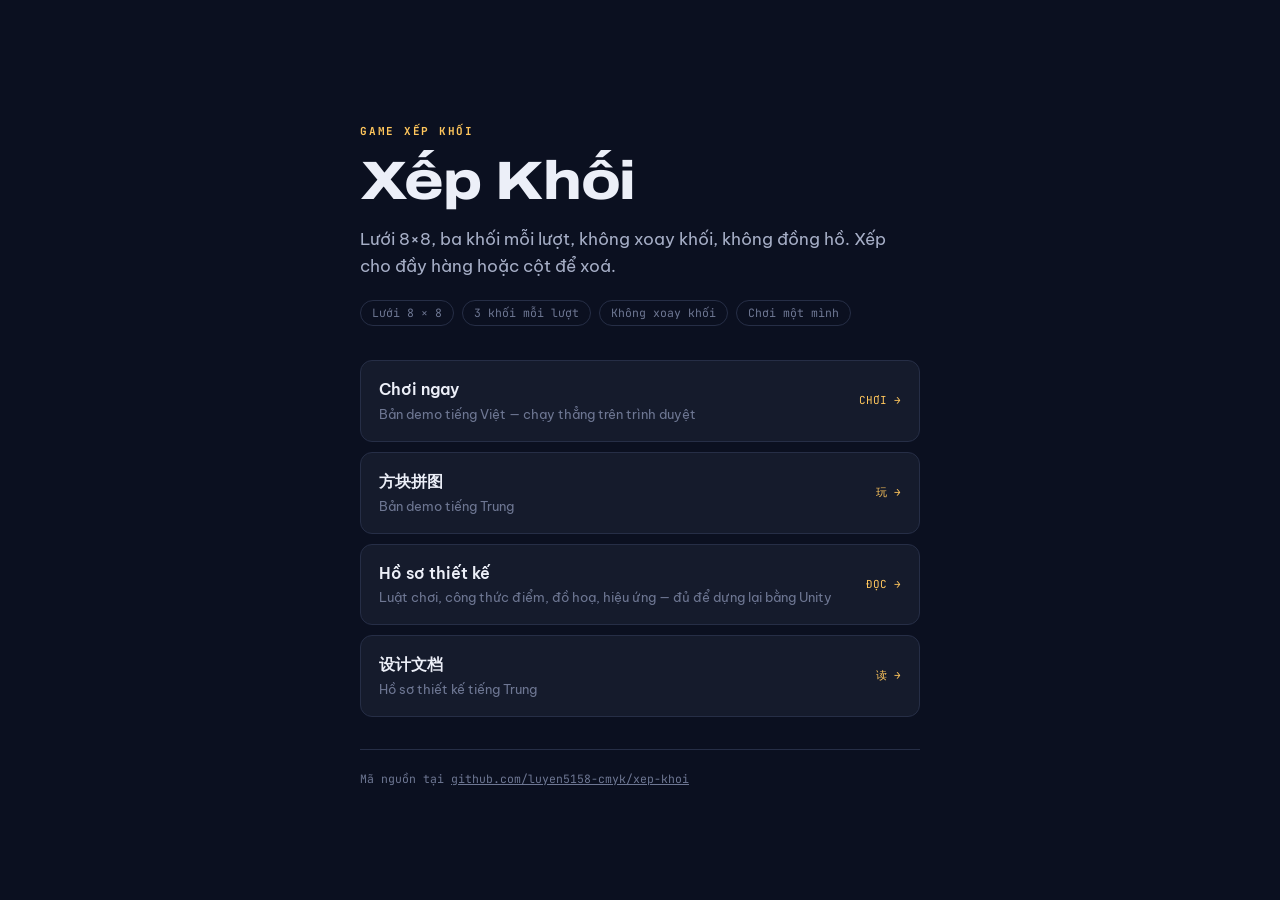
==== index.html @ 9cc1ea2b "Thêm trang mục lục cho GitHub Pages Link tới hai bản demo và hai hồ sơ thiết kế, để URL gốc không bá" ====
<!DOCTYPE html>
<html lang="vi">
<head>
<meta charset="utf-8">
<meta name="viewport" content="width=device-width, initial-scale=1">
<title>Xếp Khối</title>
<link rel="stylesheet" href="https://fonts.googleapis.com/css2?family=Archivo:wdth,wght@100..125,500..900&family=Be+Vietnam+Pro:wght@400;500;600&family=JetBrains+Mono:wght@400;700&display=swap">
<style>
:root{
  --paper:#0B1020; --surface:#151B2C; --line:#262E46; --line2:#333D59;
  --ink:#ECEFF8; --ink2:#A6AEC6; --ink3:#6E7793; --accent:#FFC65C;
}
*{box-sizing:border-box}
body{
  margin:0; min-height:100vh; background:var(--paper); color:var(--ink);
  font-family:"Be Vietnam Pro",system-ui,sans-serif; line-height:1.6;
  display:flex; align-items:center; justify-content:center; padding:32px 20px;
}
.wrap{width:100%; max-width:560px}
.eyebrow{
  font-family:"JetBrains Mono",monospace; font-size:11px; font-weight:700;
  letter-spacing:.16em; text-transform:uppercase; color:var(--accent);
}
h1{
  font-family:"Archivo",system-ui,sans-serif; font-variation-settings:"wdth" 118,"wght" 800;
  font-size:clamp(34px,8vw,54px); line-height:1.02; letter-spacing:-.02em; margin:14px 0 0;
}
.lede{color:var(--ink2); font-size:17px; margin:16px 0 0}
.meta{
  display:flex; flex-wrap:wrap; gap:8px; margin-top:20px;
  font-family:"JetBrains Mono",monospace; font-size:11.5px; color:var(--ink3);
}
.meta span{border:1px solid var(--line); border-radius:100px; padding:3px 11px}
.links{display:flex; flex-direction:column; gap:10px; margin-top:34px}
a.card{
  display:flex; align-items:center; justify-content:space-between; gap:16px;
  background:var(--surface); border:1px solid var(--line); border-radius:12px;
  padding:16px 18px; text-decoration:none; color:inherit; transition:border-color .15s, transform .15s;
}
a.card:hover{border-color:var(--line2); transform:translateY(-1px)}
a.card b{font-weight:600; font-size:15.5px; display:block}
a.card i{
  font-style:normal; color:var(--ink3); font-size:13px; display:block; margin-top:2px;
}
a.card .go{font-family:"JetBrains Mono",monospace; font-size:11px; color:var(--accent); white-space:nowrap}
footer{
  margin-top:32px; padding-top:20px; border-top:1px solid var(--line);
  font-family:"JetBrains Mono",monospace; font-size:11.5px; color:var(--ink3);
}
footer a{color:var(--ink3)}
</style>
</head>
<body>
<div class="wrap">
  <p class="eyebrow">Game xếp khối</p>
  <h1>Xếp Khối</h1>
  <p class="lede">Lưới 8×8, ba khối mỗi lượt, không xoay khối, không đồng hồ. Xếp cho đầy hàng hoặc cột để xoá.</p>
  <div class="meta">
    <span>Lưới 8 × 8</span><span>3 khối mỗi lượt</span><span>Không xoay khối</span><span>Chơi một mình</span>
  </div>

  <div class="links">
    <a class="card" href="block-puzzle.html">
      <span><b>Chơi ngay</b><i>Bản demo tiếng Việt — chạy thẳng trên trình duyệt</i></span>
      <span class="go">CHƠI →</span>
    </a>
    <a class="card" href="block-puzzle-zh.html">
      <span><b>方块拼图</b><i>Bản demo tiếng Trung</i></span>
      <span class="go">玩 →</span>
    </a>
    <a class="card" href="ho-so-thiet-ke.html">
      <span><b>Hồ sơ thiết kế</b><i>Luật chơi, công thức điểm, đồ hoạ, hiệu ứng — đủ để dựng lại bằng Unity</i></span>
      <span class="go">ĐỌC →</span>
    </a>
    <a class="card" href="ho-so-thiet-ke-zh.html">
      <span><b>设计文档</b><i>Hồ sơ thiết kế tiếng Trung</i></span>
      <span class="go">读 →</span>
    </a>
  </div>

  <footer>Mã nguồn tại <a href="https://github.com/luyen5158-cmyk/xep-khoi">github.com/luyen5158-cmyk/xep-khoi</a></footer>
</div>
</body>
</html>
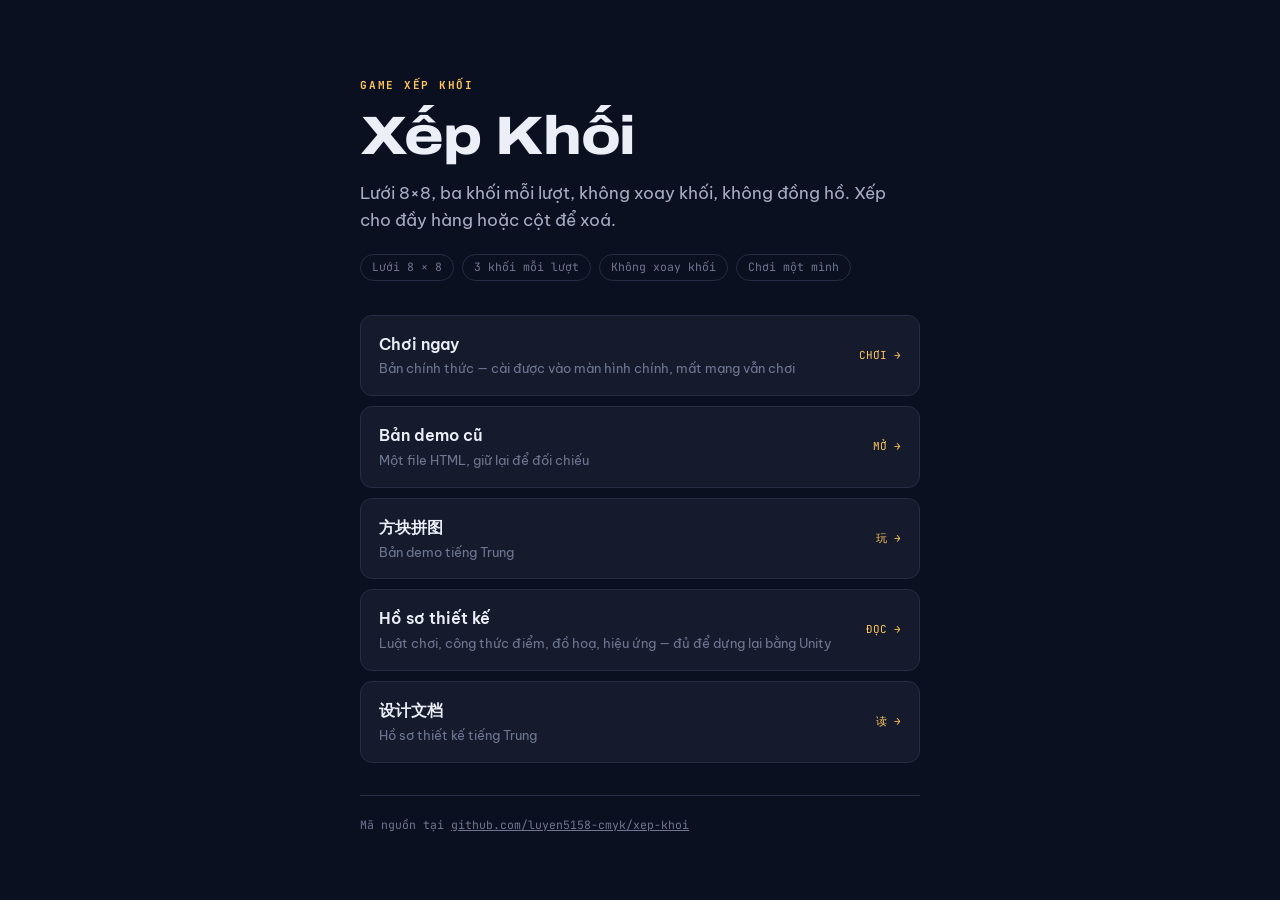
==== commit bfd3fc88: "Bản web chính thức: tách module, PWA, ghi replay Chuyển bản demo một file thành dự án nhiều module c" ====
--- a/index.html
+++ b/index.html
@@ -60,9 +60,13 @@
   </div>
 
   <div class="links">
+    <a class="card" href="game/">
+      <span><b>Chơi ngay</b><i>Bản chính thức — cài được vào màn hình chính, mất mạng vẫn chơi</i></span>
+      <span class="go">CHƠI →</span>
+    </a>
     <a class="card" href="block-puzzle.html">
-      <span><b>Chơi ngay</b><i>Bản demo tiếng Việt — chạy thẳng trên trình duyệt</i></span>
-      <span class="go">CHƠI →</span>
+      <span><b>Bản demo cũ</b><i>Một file HTML, giữ lại để đối chiếu</i></span>
+      <span class="go">MỞ →</span>
     </a>
     <a class="card" href="block-puzzle-zh.html">
       <span><b>方块拼图</b><i>Bản demo tiếng Trung</i></span>
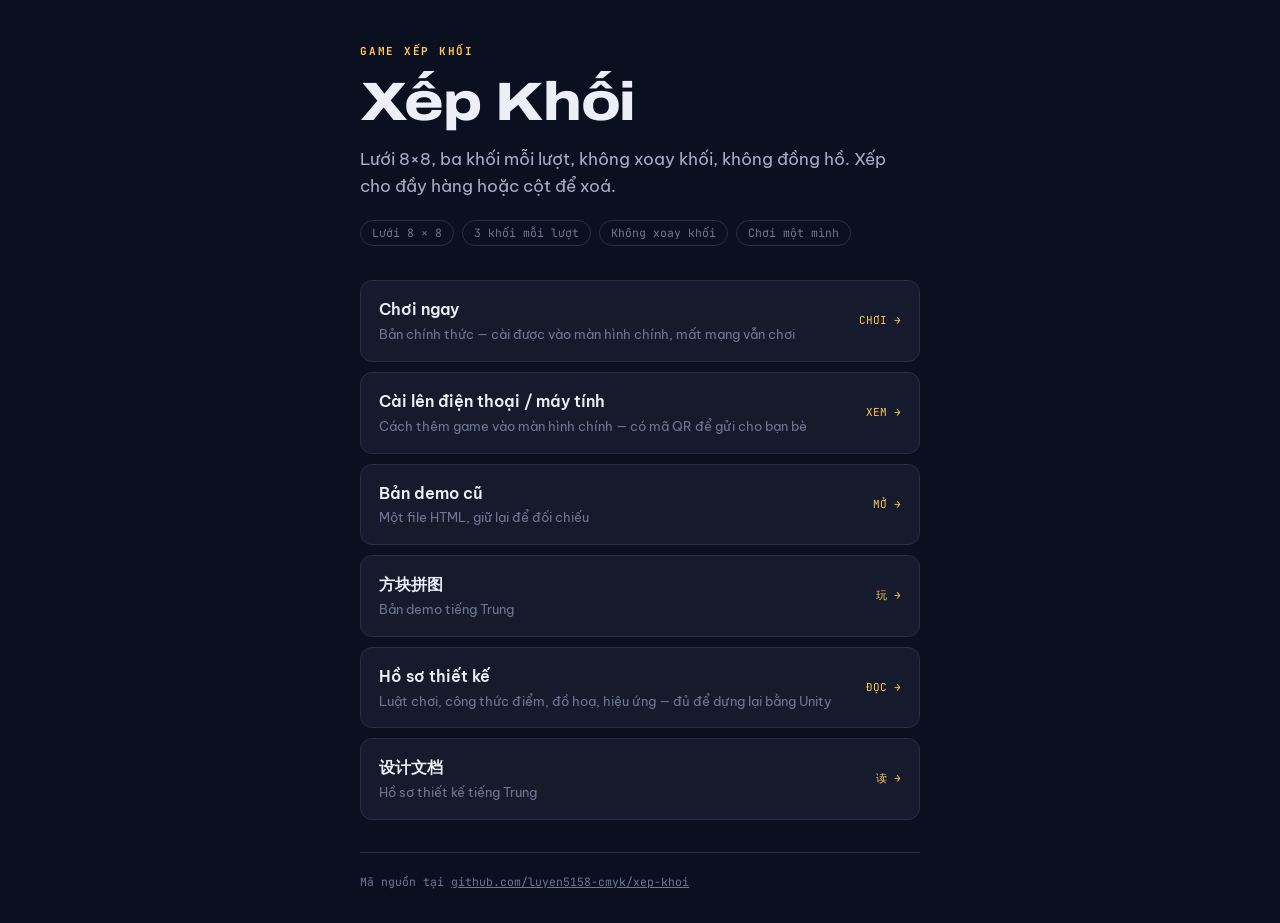
==== commit 9001eb49: "加一頁安裝說明，首頁放連結 朋友要玩得先知道怎麼把遊戲裝到手機上。cai-dat.html 一頁講完 iPhone、Android、Windows、Mac 各自的步驟，附一個內嵌 SVG 的 QR 碼" ====
--- a/index.html
+++ b/index.html
@@ -64,6 +64,10 @@
       <span><b>Chơi ngay</b><i>Bản chính thức — cài được vào màn hình chính, mất mạng vẫn chơi</i></span>
       <span class="go">CHƠI →</span>
     </a>
+    <a class="card" href="cai-dat.html">
+      <span><b>Cài lên điện thoại / máy tính</b><i>Cách thêm game vào màn hình chính — có mã QR để gửi cho bạn bè</i></span>
+      <span class="go">XEM →</span>
+    </a>
     <a class="card" href="block-puzzle.html">
       <span><b>Bản demo cũ</b><i>Một file HTML, giữ lại để đối chiếu</i></span>
       <span class="go">MỞ →</span>
